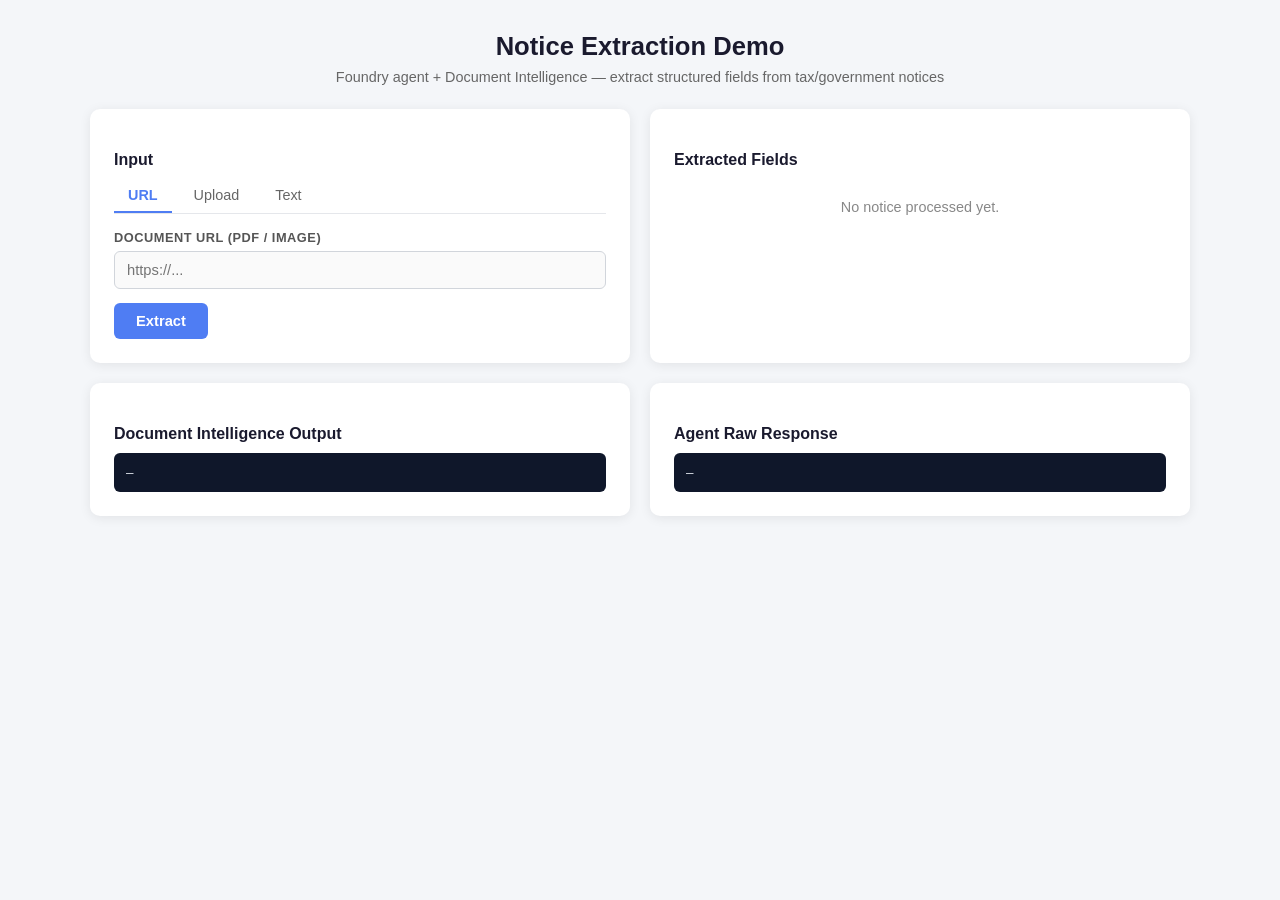
==== src/agentdi/wwwroot/index.html @ 5486c03d "Add Foundry + Document Intelligence bicep and .NET 10 notice-extraction agent Agent-Logs-Url: https:" ====
<!DOCTYPE html>
<html lang="en">
<head>
    <meta charset="UTF-8" />
    <meta name="viewport" content="width=device-width, initial-scale=1.0" />
    <title>Notice Extraction Demo</title>
    <style>
        * { box-sizing: border-box; margin: 0; padding: 0; }
        body {
            font-family: -apple-system, BlinkMacSystemFont, 'Segoe UI', sans-serif;
            background: #f4f6f9; color: #333; min-height: 100vh;
            display: flex; flex-direction: column; align-items: center; padding: 32px 16px;
        }
        h1 { font-size: 1.6rem; font-weight: 600; margin-bottom: 8px; color: #1a1a2e; }
        h2 { font-size: 1rem; font-weight: 600; margin: 18px 0 10px; color: #1a1a2e; }
        .subtitle { color: #666; font-size: 0.9rem; margin-bottom: 24px; }
        .grid { display: grid; grid-template-columns: 1fr 1fr; gap: 20px; width: 100%; max-width: 1100px; }
        .card {
            background: #fff; border-radius: 10px; box-shadow: 0 2px 12px rgba(0,0,0,0.08);
            padding: 24px;
        }
        label { display: block; font-size: 0.8rem; font-weight: 600; margin-bottom: 6px; color: #555; text-transform: uppercase; letter-spacing: 0.04em; }
        input[type=text], textarea, select {
            width: 100%; border: 1px solid #d1d5db; border-radius: 6px; padding: 10px 12px;
            font-size: 0.92rem; color: #333; background: #fafafa; outline: none; font-family: inherit;
        }
        textarea { resize: vertical; min-height: 140px; font-family: ui-monospace, Menlo, Consolas, monospace; font-size: 0.82rem; }
        input[type=text]:focus, textarea:focus, select:focus { border-color: #4f7df3; background: #fff; }
        .row { margin-bottom: 14px; }
        .tabs { display: flex; gap: 8px; margin-bottom: 16px; border-bottom: 1px solid #e5e7eb; }
        .tab { padding: 8px 14px; cursor: pointer; font-size: 0.9rem; color: #666; border-bottom: 2px solid transparent; }
        .tab.active { color: #4f7df3; border-bottom-color: #4f7df3; font-weight: 600; }
        .pane { display: none; }
        .pane.active { display: block; }
        button {
            background: #4f7df3; color: #fff; border: none; border-radius: 6px;
            padding: 10px 22px; font-size: 0.92rem; font-weight: 600; cursor: pointer;
        }
        button:hover:not(:disabled) { background: #3a65d6; }
        button:disabled { background: #a5b4fc; cursor: not-allowed; }
        .field-grid { display: grid; grid-template-columns: 160px 1fr; gap: 8px 14px; font-size: 0.9rem; }
        .field-grid .k { color: #666; font-weight: 600; }
        .field-grid .v { color: #1a1a2e; word-break: break-word; }
        .badge { display: inline-block; padding: 2px 10px; border-radius: 999px; font-size: 0.75rem; font-weight: 600; }
        .badge.high { background: #fee2e2; color: #b91c1c; }
        .badge.medium { background: #fef3c7; color: #92400e; }
        .badge.low { background: #dcfce7; color: #166534; }
        .badge.action { background: #dbeafe; color: #1e40af; }
        .badge.info { background: #f1f5f9; color: #475569; }
        pre { background: #0f172a; color: #e2e8f0; padding: 12px; border-radius: 6px; font-size: 0.78rem; overflow: auto; max-height: 280px; }
        .empty { color: #888; font-size: 0.9rem; padding: 20px; text-align: center; }
        .summary { background: #f8fafc; border-left: 3px solid #4f7df3; padding: 12px 14px; border-radius: 4px; margin-top: 12px; font-size: 0.92rem; line-height: 1.55; }
        .error { color: #dc2626; }
        .spinner { display: inline-block; width: 14px; height: 14px; border: 2px solid rgba(255,255,255,0.5); border-top-color: #fff; border-radius: 50%; animation: spin 0.7s linear infinite; margin-right: 8px; vertical-align: middle; }
        @keyframes spin { to { transform: rotate(360deg); } }
    </style>
</head>
<body>
    <h1>Notice Extraction Demo</h1>
    <div class="subtitle">Foundry agent + Document Intelligence — extract structured fields from tax/government notices</div>

    <div class="grid">
        <div class="card">
            <h2>Input</h2>
            <div class="tabs">
                <div class="tab active" data-tab="url">URL</div>
                <div class="tab" data-tab="upload">Upload</div>
                <div class="tab" data-tab="text">Text</div>
            </div>

            <div class="pane active" id="pane-url">
                <div class="row">
                    <label>Document URL (PDF / image)</label>
                    <input type="text" id="url-input" placeholder="https://..." />
                </div>
                <button id="btn-url" onclick="submitUrl()">Extract</button>
            </div>

            <div class="pane" id="pane-upload">
                <div class="row">
                    <label>Upload notice file</label>
                    <input type="file" id="file-input" accept=".pdf,.png,.jpg,.jpeg,.tif,.tiff,.bmp" />
                </div>
                <button id="btn-upload" onclick="submitUpload()">Extract</button>
            </div>

            <div class="pane" id="pane-text">
                <div class="row">
                    <label>Paste notice text</label>
                    <textarea id="text-input" placeholder="Paste raw notice text here..."></textarea>
                </div>
                <button id="btn-text" onclick="submitText()">Extract</button>
            </div>
        </div>

        <div class="card">
            <h2>Extracted Fields</h2>
            <div id="result-area">
                <div class="empty">No notice processed yet.</div>
            </div>
        </div>
    </div>

    <div class="grid" style="margin-top: 20px;">
        <div class="card">
            <h2>Document Intelligence Output</h2>
            <pre id="raw-text">—</pre>
        </div>
        <div class="card">
            <h2>Agent Raw Response</h2>
            <pre id="raw-response">—</pre>
        </div>
    </div>

    <script>
        document.querySelectorAll('.tab').forEach(t => t.addEventListener('click', () => {
            document.querySelectorAll('.tab').forEach(x => x.classList.remove('active'));
            document.querySelectorAll('.pane').forEach(x => x.classList.remove('active'));
            t.classList.add('active');
            document.getElementById('pane-' + t.dataset.tab).classList.add('active');
        }));

        function setLoading(btnId, loading) {
            const b = document.getElementById(btnId);
            b.disabled = loading;
            b.innerHTML = loading ? '<span class="spinner"></span>Extracting...' : 'Extract';
        }

        async function submitUrl() {
            const url = document.getElementById('url-input').value.trim();
            if (!url) return;
            setLoading('btn-url', true);
            await postJson('/notice/url', { url });
            setLoading('btn-url', false);
        }

        async function submitText() {
            const text = document.getElementById('text-input').value.trim();
            if (!text) return;
            setLoading('btn-text', true);
            await postJson('/notice/text', { text });
            setLoading('btn-text', false);
        }

        async function submitUpload() {
            const f = document.getElementById('file-input').files[0];
            if (!f) return;
            setLoading('btn-upload', true);
            const fd = new FormData();
            fd.append('file', f);
            try {
                const res = await fetch('/notice/upload', { method: 'POST', body: fd });
                const data = await res.json();
                if (!res.ok) throw new Error(data.error || `HTTP ${res.status}`);
                render(data);
            } catch (err) {
                renderError(err.message);
            }
            setLoading('btn-upload', false);
        }

        async function postJson(path, body) {
            try {
                const res = await fetch(path, {
                    method: 'POST',
                    headers: { 'Content-Type': 'application/json' },
                    body: JSON.stringify(body)
                });
                const data = await res.json();
                if (!res.ok) throw new Error(data.error || `HTTP ${res.status}`);
                render(data);
            } catch (err) {
                renderError(err.message);
            }
        }

        function renderError(msg) {
            document.getElementById('result-area').innerHTML = `<div class="empty error">Error: ${msg}</div>`;
            document.getElementById('raw-text').textContent = '—';
            document.getElementById('raw-response').textContent = '—';
        }

        function render(data) {
            document.getElementById('raw-text').textContent = data.extractedText ?? '—';
            document.getElementById('raw-response').textContent = data.response ?? '—';

            const parsed = tryParseJson(data.response);
            if (!parsed) {
                document.getElementById('result-area').innerHTML = `<div class="empty">Agent did not return structured JSON.</div>`;
                return;
            }

            const urgency = (parsed.urgency || '').toLowerCase();
            const urgencyBadge = ['high','medium','low'].includes(urgency)
                ? `<span class="badge ${urgency}">${urgency.toUpperCase()}</span>` : '—';
            const actionBadge = parsed.actionRequired
                ? `<span class="badge action">ACTION REQUIRED</span>`
                : `<span class="badge info">INFORMATIONAL</span>`;

            const amount = parsed.amountDue != null
                ? `${parsed.amountDue}${parsed.currency ? ' ' + parsed.currency : ''}`
                : '—';

            document.getElementById('result-area').innerHTML = `
                <div class="field-grid">
                    <div class="k">Entity</div><div class="v">${esc(parsed.entityName)}</div>
                    <div class="k">Jurisdiction</div><div class="v">${esc(parsed.jurisdiction)}</div>
                    <div class="k">Notice Date</div><div class="v">${esc(parsed.noticeDate)}</div>
                    <div class="k">Due Date</div><div class="v">${esc(parsed.dueDate)}</div>
                    <div class="k">Amount Due</div><div class="v">${esc(amount)}</div>
                    <div class="k">Tax Type</div><div class="v">${esc(parsed.taxType)}</div>
                    <div class="k">Status</div><div class="v">${actionBadge} ${urgencyBadge}</div>
                </div>
                ${parsed.summary ? `<div class="summary">${esc(parsed.summary)}</div>` : ''}
            `;
        }

        function tryParseJson(s) {
            if (!s) return null;
            const m = s.match(/\{[\s\S]*\}/);
            if (!m) return null;
            try { return JSON.parse(m[0]); } catch { return null; }
        }

        function esc(v) {
            if (v == null || v === '') return '—';
            return String(v).replace(/[&<>"']/g, c => ({ '&':'&amp;','<':'&lt;','>':'&gt;','"':'&quot;',"'":'&#39;' }[c]));
        }
    </script>
</body>
</html>
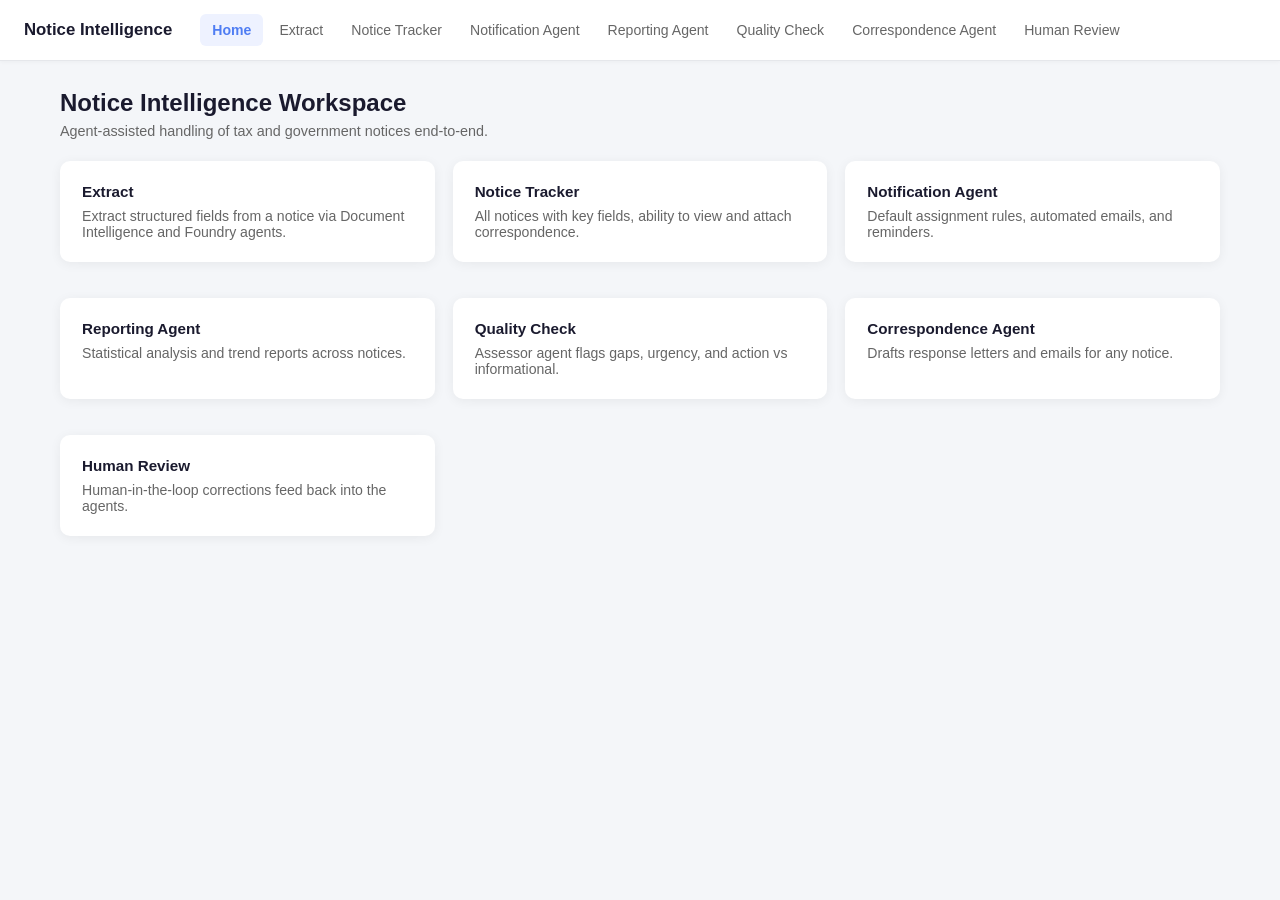
==== commit 661b68ec: "Merge src/app into src/agentdi wwwroot, add Extract page calling backend APIs Agent-Logs-Url: https:" ====
--- a/src/agentdi/wwwroot/index.html
+++ b/src/agentdi/wwwroot/index.html
@@ -1,231 +1,49 @@
 <!DOCTYPE html>
 <html lang="en">
 <head>
-    <meta charset="UTF-8" />
-    <meta name="viewport" content="width=device-width, initial-scale=1.0" />
-    <title>Notice Extraction Demo</title>
-    <style>
-        * { box-sizing: border-box; margin: 0; padding: 0; }
-        body {
-            font-family: -apple-system, BlinkMacSystemFont, 'Segoe UI', sans-serif;
-            background: #f4f6f9; color: #333; min-height: 100vh;
-            display: flex; flex-direction: column; align-items: center; padding: 32px 16px;
-        }
-        h1 { font-size: 1.6rem; font-weight: 600; margin-bottom: 8px; color: #1a1a2e; }
-        h2 { font-size: 1rem; font-weight: 600; margin: 18px 0 10px; color: #1a1a2e; }
-        .subtitle { color: #666; font-size: 0.9rem; margin-bottom: 24px; }
-        .grid { display: grid; grid-template-columns: 1fr 1fr; gap: 20px; width: 100%; max-width: 1100px; }
-        .card {
-            background: #fff; border-radius: 10px; box-shadow: 0 2px 12px rgba(0,0,0,0.08);
-            padding: 24px;
-        }
-        label { display: block; font-size: 0.8rem; font-weight: 600; margin-bottom: 6px; color: #555; text-transform: uppercase; letter-spacing: 0.04em; }
-        input[type=text], textarea, select {
-            width: 100%; border: 1px solid #d1d5db; border-radius: 6px; padding: 10px 12px;
-            font-size: 0.92rem; color: #333; background: #fafafa; outline: none; font-family: inherit;
-        }
-        textarea { resize: vertical; min-height: 140px; font-family: ui-monospace, Menlo, Consolas, monospace; font-size: 0.82rem; }
-        input[type=text]:focus, textarea:focus, select:focus { border-color: #4f7df3; background: #fff; }
-        .row { margin-bottom: 14px; }
-        .tabs { display: flex; gap: 8px; margin-bottom: 16px; border-bottom: 1px solid #e5e7eb; }
-        .tab { padding: 8px 14px; cursor: pointer; font-size: 0.9rem; color: #666; border-bottom: 2px solid transparent; }
-        .tab.active { color: #4f7df3; border-bottom-color: #4f7df3; font-weight: 600; }
-        .pane { display: none; }
-        .pane.active { display: block; }
-        button {
-            background: #4f7df3; color: #fff; border: none; border-radius: 6px;
-            padding: 10px 22px; font-size: 0.92rem; font-weight: 600; cursor: pointer;
-        }
-        button:hover:not(:disabled) { background: #3a65d6; }
-        button:disabled { background: #a5b4fc; cursor: not-allowed; }
-        .field-grid { display: grid; grid-template-columns: 160px 1fr; gap: 8px 14px; font-size: 0.9rem; }
-        .field-grid .k { color: #666; font-weight: 600; }
-        .field-grid .v { color: #1a1a2e; word-break: break-word; }
-        .badge { display: inline-block; padding: 2px 10px; border-radius: 999px; font-size: 0.75rem; font-weight: 600; }
-        .badge.high { background: #fee2e2; color: #b91c1c; }
-        .badge.medium { background: #fef3c7; color: #92400e; }
-        .badge.low { background: #dcfce7; color: #166534; }
-        .badge.action { background: #dbeafe; color: #1e40af; }
-        .badge.info { background: #f1f5f9; color: #475569; }
-        pre { background: #0f172a; color: #e2e8f0; padding: 12px; border-radius: 6px; font-size: 0.78rem; overflow: auto; max-height: 280px; }
-        .empty { color: #888; font-size: 0.9rem; padding: 20px; text-align: center; }
-        .summary { background: #f8fafc; border-left: 3px solid #4f7df3; padding: 12px 14px; border-radius: 4px; margin-top: 12px; font-size: 0.92rem; line-height: 1.55; }
-        .error { color: #dc2626; }
-        .spinner { display: inline-block; width: 14px; height: 14px; border: 2px solid rgba(255,255,255,0.5); border-top-color: #fff; border-radius: 50%; animation: spin 0.7s linear infinite; margin-right: 8px; vertical-align: middle; }
-        @keyframes spin { to { transform: rotate(360deg); } }
-    </style>
+  <meta charset="UTF-8" />
+  <meta name="viewport" content="width=device-width, initial-scale=1.0" />
+  <title>Notice Intelligence</title>
+  <link rel="stylesheet" href="assets/styles.css" />
 </head>
 <body>
-    <h1>Notice Extraction Demo</h1>
-    <div class="subtitle">Foundry agent + Document Intelligence — extract structured fields from tax/government notices</div>
+  <main>
+    <h1>Notice Intelligence Workspace</h1>
+    <div class="subtitle">Agent-assisted handling of tax and government notices end-to-end.</div>
 
-    <div class="grid">
-        <div class="card">
-            <h2>Input</h2>
-            <div class="tabs">
-                <div class="tab active" data-tab="url">URL</div>
-                <div class="tab" data-tab="upload">Upload</div>
-                <div class="tab" data-tab="text">Text</div>
-            </div>
+    <div class="grid-3">
+      <a class="card" href="pages/extract.html" style="text-decoration:none;color:inherit;">
+        <h3>Extract</h3>
+        <p style="color:var(--muted);font-size:0.88rem;">Extract structured fields from a notice via Document Intelligence and Foundry agents.</p>
+      </a>
+      <a class="card" href="pages/tracker.html" style="text-decoration:none;color:inherit;">
+        <h3>Notice Tracker</h3>
+        <p style="color:var(--muted);font-size:0.88rem;">All notices with key fields, ability to view and attach correspondence.</p>
+      </a>
+      <a class="card" href="pages/notification.html" style="text-decoration:none;color:inherit;">
+        <h3>Notification Agent</h3>
+        <p style="color:var(--muted);font-size:0.88rem;">Default assignment rules, automated emails, and reminders.</p>
+      </a>
+      <a class="card" href="pages/reporting.html" style="text-decoration:none;color:inherit;">
+        <h3>Reporting Agent</h3>
+        <p style="color:var(--muted);font-size:0.88rem;">Statistical analysis and trend reports across notices.</p>
+      </a>
+      <a class="card" href="pages/quality.html" style="text-decoration:none;color:inherit;">
+        <h3>Quality Check</h3>
+        <p style="color:var(--muted);font-size:0.88rem;">Assessor agent flags gaps, urgency, and action vs informational.</p>
+      </a>
+      <a class="card" href="pages/correspondence.html" style="text-decoration:none;color:inherit;">
+        <h3>Correspondence Agent</h3>
+        <p style="color:var(--muted);font-size:0.88rem;">Drafts response letters and emails for any notice.</p>
+      </a>
+      <a class="card" href="pages/review.html" style="text-decoration:none;color:inherit;">
+        <h3>Human Review</h3>
+        <p style="color:var(--muted);font-size:0.88rem;">Human-in-the-loop corrections feed back into the agents.</p>
+      </a>
+    </div>
+  </main>
 
-            <div class="pane active" id="pane-url">
-                <div class="row">
-                    <label>Document URL (PDF / image)</label>
-                    <input type="text" id="url-input" placeholder="https://..." />
-                </div>
-                <button id="btn-url" onclick="submitUrl()">Extract</button>
-            </div>
-
-            <div class="pane" id="pane-upload">
-                <div class="row">
-                    <label>Upload notice file</label>
-                    <input type="file" id="file-input" accept=".pdf,.png,.jpg,.jpeg,.tif,.tiff,.bmp" />
-                </div>
-                <button id="btn-upload" onclick="submitUpload()">Extract</button>
-            </div>
-
-            <div class="pane" id="pane-text">
-                <div class="row">
-                    <label>Paste notice text</label>
-                    <textarea id="text-input" placeholder="Paste raw notice text here..."></textarea>
-                </div>
-                <button id="btn-text" onclick="submitText()">Extract</button>
-            </div>
-        </div>
-
-        <div class="card">
-            <h2>Extracted Fields</h2>
-            <div id="result-area">
-                <div class="empty">No notice processed yet.</div>
-            </div>
-        </div>
-    </div>
-
-    <div class="grid" style="margin-top: 20px;">
-        <div class="card">
-            <h2>Document Intelligence Output</h2>
-            <pre id="raw-text">—</pre>
-        </div>
-        <div class="card">
-            <h2>Agent Raw Response</h2>
-            <pre id="raw-response">—</pre>
-        </div>
-    </div>
-
-    <script>
-        document.querySelectorAll('.tab').forEach(t => t.addEventListener('click', () => {
-            document.querySelectorAll('.tab').forEach(x => x.classList.remove('active'));
-            document.querySelectorAll('.pane').forEach(x => x.classList.remove('active'));
-            t.classList.add('active');
-            document.getElementById('pane-' + t.dataset.tab).classList.add('active');
-        }));
-
-        function setLoading(btnId, loading) {
-            const b = document.getElementById(btnId);
-            b.disabled = loading;
-            b.innerHTML = loading ? '<span class="spinner"></span>Extracting...' : 'Extract';
-        }
-
-        async function submitUrl() {
-            const url = document.getElementById('url-input').value.trim();
-            if (!url) return;
-            setLoading('btn-url', true);
-            await postJson('/notice/url', { url });
-            setLoading('btn-url', false);
-        }
-
-        async function submitText() {
-            const text = document.getElementById('text-input').value.trim();
-            if (!text) return;
-            setLoading('btn-text', true);
-            await postJson('/notice/text', { text });
-            setLoading('btn-text', false);
-        }
-
-        async function submitUpload() {
-            const f = document.getElementById('file-input').files[0];
-            if (!f) return;
-            setLoading('btn-upload', true);
-            const fd = new FormData();
-            fd.append('file', f);
-            try {
-                const res = await fetch('/notice/upload', { method: 'POST', body: fd });
-                const data = await res.json();
-                if (!res.ok) throw new Error(data.error || `HTTP ${res.status}`);
-                render(data);
-            } catch (err) {
-                renderError(err.message);
-            }
-            setLoading('btn-upload', false);
-        }
-
-        async function postJson(path, body) {
-            try {
-                const res = await fetch(path, {
-                    method: 'POST',
-                    headers: { 'Content-Type': 'application/json' },
-                    body: JSON.stringify(body)
-                });
-                const data = await res.json();
-                if (!res.ok) throw new Error(data.error || `HTTP ${res.status}`);
-                render(data);
-            } catch (err) {
-                renderError(err.message);
-            }
-        }
-
-        function renderError(msg) {
-            document.getElementById('result-area').innerHTML = `<div class="empty error">Error: ${msg}</div>`;
-            document.getElementById('raw-text').textContent = '—';
-            document.getElementById('raw-response').textContent = '—';
-        }
-
-        function render(data) {
-            document.getElementById('raw-text').textContent = data.extractedText ?? '—';
-            document.getElementById('raw-response').textContent = data.response ?? '—';
-
-            const parsed = tryParseJson(data.response);
-            if (!parsed) {
-                document.getElementById('result-area').innerHTML = `<div class="empty">Agent did not return structured JSON.</div>`;
-                return;
-            }
-
-            const urgency = (parsed.urgency || '').toLowerCase();
-            const urgencyBadge = ['high','medium','low'].includes(urgency)
-                ? `<span class="badge ${urgency}">${urgency.toUpperCase()}</span>` : '—';
-            const actionBadge = parsed.actionRequired
-                ? `<span class="badge action">ACTION REQUIRED</span>`
-                : `<span class="badge info">INFORMATIONAL</span>`;
-
-            const amount = parsed.amountDue != null
-                ? `${parsed.amountDue}${parsed.currency ? ' ' + parsed.currency : ''}`
-                : '—';
-
-            document.getElementById('result-area').innerHTML = `
-                <div class="field-grid">
-                    <div class="k">Entity</div><div class="v">${esc(parsed.entityName)}</div>
-                    <div class="k">Jurisdiction</div><div class="v">${esc(parsed.jurisdiction)}</div>
-                    <div class="k">Notice Date</div><div class="v">${esc(parsed.noticeDate)}</div>
-                    <div class="k">Due Date</div><div class="v">${esc(parsed.dueDate)}</div>
-                    <div class="k">Amount Due</div><div class="v">${esc(amount)}</div>
-                    <div class="k">Tax Type</div><div class="v">${esc(parsed.taxType)}</div>
-                    <div class="k">Status</div><div class="v">${actionBadge} ${urgencyBadge}</div>
-                </div>
-                ${parsed.summary ? `<div class="summary">${esc(parsed.summary)}</div>` : ''}
-            `;
-        }
-
-        function tryParseJson(s) {
-            if (!s) return null;
-            const m = s.match(/\{[\s\S]*\}/);
-            if (!m) return null;
-            try { return JSON.parse(m[0]); } catch { return null; }
-        }
-
-        function esc(v) {
-            if (v == null || v === '') return '—';
-            return String(v).replace(/[&<>"']/g, c => ({ '&':'&amp;','<':'&lt;','>':'&gt;','"':'&quot;',"'":'&#39;' }[c]));
-        }
-    </script>
+  <script src="assets/app.js"></script>
+  <script>renderHeader('Home');</script>
 </body>
 </html>
--- a/src/agentdi/wwwroot/assets/styles.css
+++ b/src/agentdi/wwwroot/assets/styles.css
@@ -0,0 +1,142 @@
+* { box-sizing: border-box; margin: 0; padding: 0; }
+
+:root {
+  --primary: #4f7df3;
+  --primary-dark: #3a65d6;
+  --bg: #f4f6f9;
+  --card: #ffffff;
+  --text: #1a1a2e;
+  --muted: #666;
+  --border: #e5e7eb;
+  --input-bg: #fafafa;
+}
+
+body {
+  font-family: -apple-system, BlinkMacSystemFont, 'Segoe UI', sans-serif;
+  background: var(--bg);
+  color: #333;
+  min-height: 100vh;
+  display: flex;
+  flex-direction: column;
+}
+
+header {
+  background: var(--card);
+  border-bottom: 1px solid var(--border);
+  padding: 14px 24px;
+  display: flex;
+  align-items: center;
+  gap: 28px;
+  box-shadow: 0 1px 4px rgba(0,0,0,0.04);
+}
+header .brand { font-weight: 700; color: var(--text); font-size: 1.05rem; }
+header nav { display: flex; gap: 4px; flex-wrap: wrap; }
+header nav a {
+  padding: 8px 12px;
+  border-radius: 6px;
+  text-decoration: none;
+  color: var(--muted);
+  font-size: 0.88rem;
+  font-weight: 500;
+}
+header nav a:hover { background: #eef2ff; color: var(--primary); }
+header nav a.active { background: #eef2ff; color: var(--primary); font-weight: 600; }
+
+main {
+  flex: 1;
+  width: 100%;
+  max-width: 1200px;
+  margin: 0 auto;
+  padding: 28px 20px;
+}
+
+h1 { font-size: 1.5rem; font-weight: 600; color: var(--text); margin-bottom: 6px; }
+h2 { font-size: 1rem; font-weight: 600; color: var(--text); margin: 18px 0 10px; }
+h3 { font-size: 0.95rem; font-weight: 600; color: var(--text); margin-bottom: 8px; }
+.subtitle { color: var(--muted); font-size: 0.9rem; margin-bottom: 22px; }
+
+.card {
+  background: var(--card);
+  border-radius: 10px;
+  box-shadow: 0 2px 12px rgba(0,0,0,0.06);
+  padding: 22px;
+  margin-bottom: 18px;
+}
+
+.grid-2 { display: grid; grid-template-columns: 1fr 1fr; gap: 18px; }
+.grid-3 { display: grid; grid-template-columns: repeat(3, 1fr); gap: 18px; }
+@media (max-width: 800px) { .grid-2, .grid-3 { grid-template-columns: 1fr; } }
+
+label { display: block; font-size: 0.78rem; font-weight: 600; margin-bottom: 6px; color: #555; text-transform: uppercase; letter-spacing: 0.04em; }
+input[type=text], input[type=email], input[type=number], input[type=date], textarea, select {
+  width: 100%; border: 1px solid #d1d5db; border-radius: 6px; padding: 9px 11px;
+  font-size: 0.9rem; color: #333; background: var(--input-bg); outline: none; font-family: inherit;
+}
+textarea { resize: vertical; min-height: 110px; }
+input:focus, textarea:focus, select:focus { border-color: var(--primary); background: #fff; }
+.row { margin-bottom: 12px; }
+
+button, .btn {
+  background: var(--primary); color: #fff; border: none; border-radius: 6px;
+  padding: 9px 18px; font-size: 0.9rem; font-weight: 600; cursor: pointer;
+  text-decoration: none; display: inline-block;
+}
+button:hover:not(:disabled), .btn:hover { background: var(--primary-dark); }
+button:disabled { background: #a5b4fc; cursor: not-allowed; }
+.btn-secondary { background: #e5e7eb; color: #333; }
+.btn-secondary:hover { background: #d1d5db; }
+.btn-danger { background: #dc2626; }
+.btn-danger:hover { background: #b91c1c; }
+
+table { width: 100%; border-collapse: collapse; font-size: 0.88rem; }
+th, td { text-align: left; padding: 10px 12px; border-bottom: 1px solid var(--border); }
+th { background: #f8fafc; color: #555; font-weight: 600; text-transform: uppercase; font-size: 0.75rem; letter-spacing: 0.04em; }
+tr:hover td { background: #fafbfd; }
+
+.badge { display: inline-block; padding: 2px 10px; border-radius: 999px; font-size: 0.72rem; font-weight: 600; }
+.badge.high { background: #fee2e2; color: #b91c1c; }
+.badge.medium { background: #fef3c7; color: #92400e; }
+.badge.low { background: #dcfce7; color: #166534; }
+.badge.action { background: #dbeafe; color: #1e40af; }
+.badge.info { background: #f1f5f9; color: #475569; }
+.badge.open { background: #fef3c7; color: #92400e; }
+.badge.closed { background: #dcfce7; color: #166534; }
+.badge.review { background: #ede9fe; color: #6d28d9; }
+
+.stat {
+  background: linear-gradient(135deg, #eef2ff, #f8fafc);
+  border-radius: 8px; padding: 18px; text-align: center;
+}
+.stat .num { font-size: 1.8rem; font-weight: 700; color: var(--primary); }
+.stat .lbl { font-size: 0.82rem; color: var(--muted); margin-top: 4px; }
+
+.empty { color: #888; font-size: 0.9rem; padding: 28px; text-align: center; }
+.summary { background: #f8fafc; border-left: 3px solid var(--primary); padding: 12px 14px; border-radius: 4px; margin-top: 12px; font-size: 0.9rem; line-height: 1.55; }
+
+pre { background: #0f172a; color: #e2e8f0; padding: 12px; border-radius: 6px; font-size: 0.78rem; overflow: auto; max-height: 280px; white-space: pre-wrap; }
+
+.toolbar { display: flex; gap: 10px; align-items: center; margin-bottom: 14px; flex-wrap: wrap; }
+.toolbar .spacer { flex: 1; }
+
+.flex { display: flex; gap: 10px; align-items: center; }
+.flex-col { display: flex; flex-direction: column; gap: 8px; }
+
+.bar-chart { display: flex; align-items: flex-end; gap: 12px; height: 180px; padding: 10px 0; border-bottom: 1px solid var(--border); }
+.bar-chart .bar { flex: 1; background: linear-gradient(180deg, var(--primary), #93b4ff); border-radius: 4px 4px 0 0; position: relative; min-height: 4px; }
+.bar-chart .bar::after { content: attr(data-value); position: absolute; top: -18px; left: 50%; transform: translateX(-50%); font-size: 0.72rem; color: var(--muted); }
+.bar-labels { display: flex; gap: 12px; margin-top: 6px; }
+.bar-labels span { flex: 1; text-align: center; font-size: 0.75rem; color: var(--muted); }
+
+.list-item {
+  border: 1px solid var(--border); border-radius: 6px; padding: 12px 14px;
+  margin-bottom: 8px; background: #fff;
+}
+.list-item .meta { font-size: 0.78rem; color: var(--muted); margin-top: 4px; }
+
+.diff-old { background: #fee2e2; padding: 2px 4px; border-radius: 3px; }
+.diff-new { background: #dcfce7; padding: 2px 4px; border-radius: 3px; }
+
+.notice { padding: 10px 14px; border-radius: 6px; margin-bottom: 12px; font-size: 0.88rem; }
+.notice.success { background: #dcfce7; color: #166534; }
+.notice.warn { background: #fef3c7; color: #92400e; }
+.notice.error { background: #fee2e2; color: #b91c1c; }
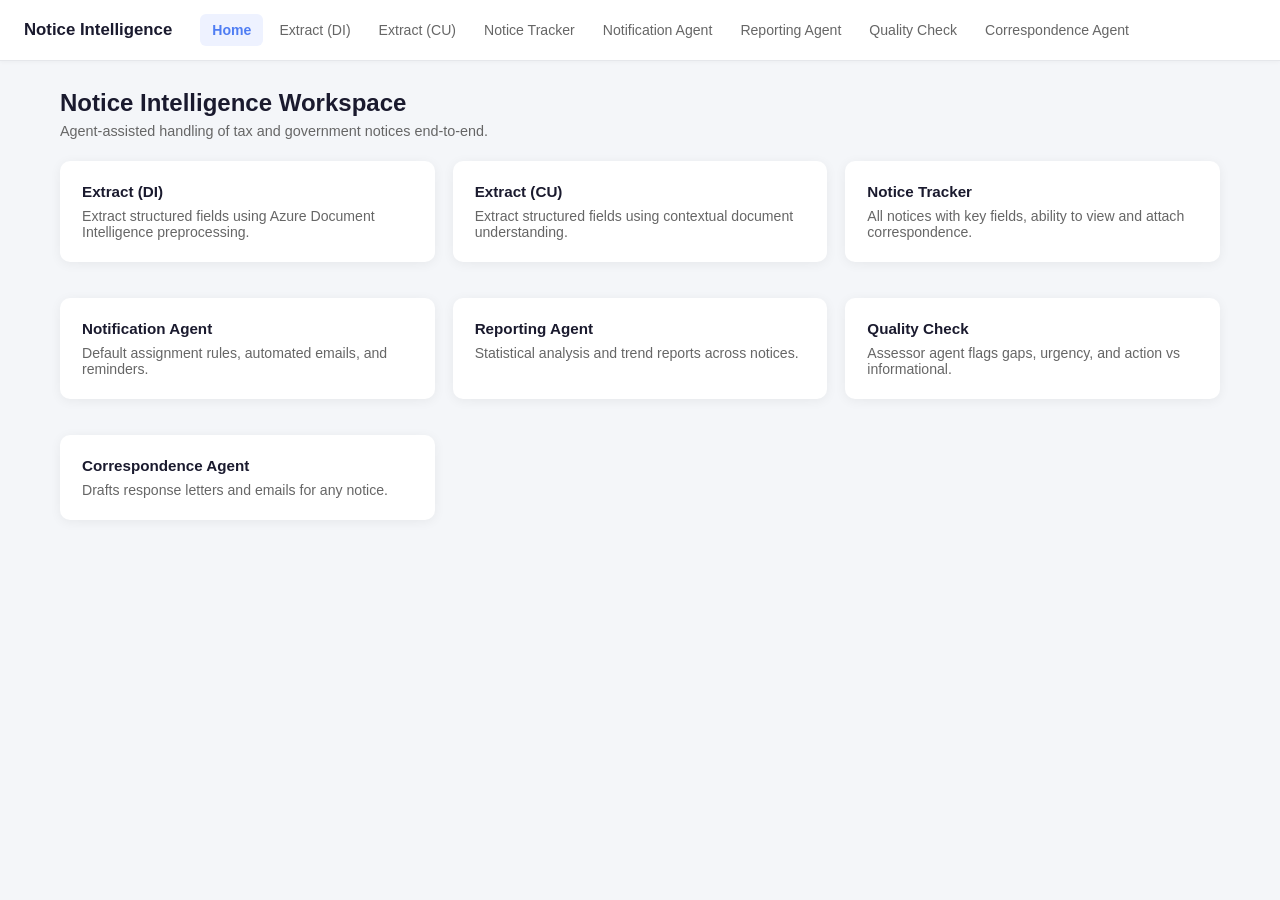
==== commit 77cc1e09: "add Co-authored-by: Copilot <copilot@github.com>" ====
--- a/src/agentdi/wwwroot/index.html
+++ b/src/agentdi/wwwroot/index.html
@@ -12,9 +12,13 @@
     <div class="subtitle">Agent-assisted handling of tax and government notices end-to-end.</div>
 
     <div class="grid-3">
-      <a class="card" href="pages/extract.html" style="text-decoration:none;color:inherit;">
-        <h3>Extract</h3>
-        <p style="color:var(--muted);font-size:0.88rem;">Extract structured fields from a notice via Document Intelligence and Foundry agents.</p>
+      <a class="card" href="pages/extract-di.html" style="text-decoration:none;color:inherit;">
+        <h3>Extract (DI)</h3>
+        <p style="color:var(--muted);font-size:0.88rem;">Extract structured fields using Azure Document Intelligence preprocessing.</p>
+      </a>
+      <a class="card" href="pages/extract-cu.html" style="text-decoration:none;color:inherit;">
+        <h3>Extract (CU)</h3>
+        <p style="color:var(--muted);font-size:0.88rem;">Extract structured fields using contextual document understanding.</p>
       </a>
       <a class="card" href="pages/tracker.html" style="text-decoration:none;color:inherit;">
         <h3>Notice Tracker</h3>
@@ -36,10 +40,6 @@
         <h3>Correspondence Agent</h3>
         <p style="color:var(--muted);font-size:0.88rem;">Drafts response letters and emails for any notice.</p>
       </a>
-      <a class="card" href="pages/review.html" style="text-decoration:none;color:inherit;">
-        <h3>Human Review</h3>
-        <p style="color:var(--muted);font-size:0.88rem;">Human-in-the-loop corrections feed back into the agents.</p>
-      </a>
     </div>
   </main>
 
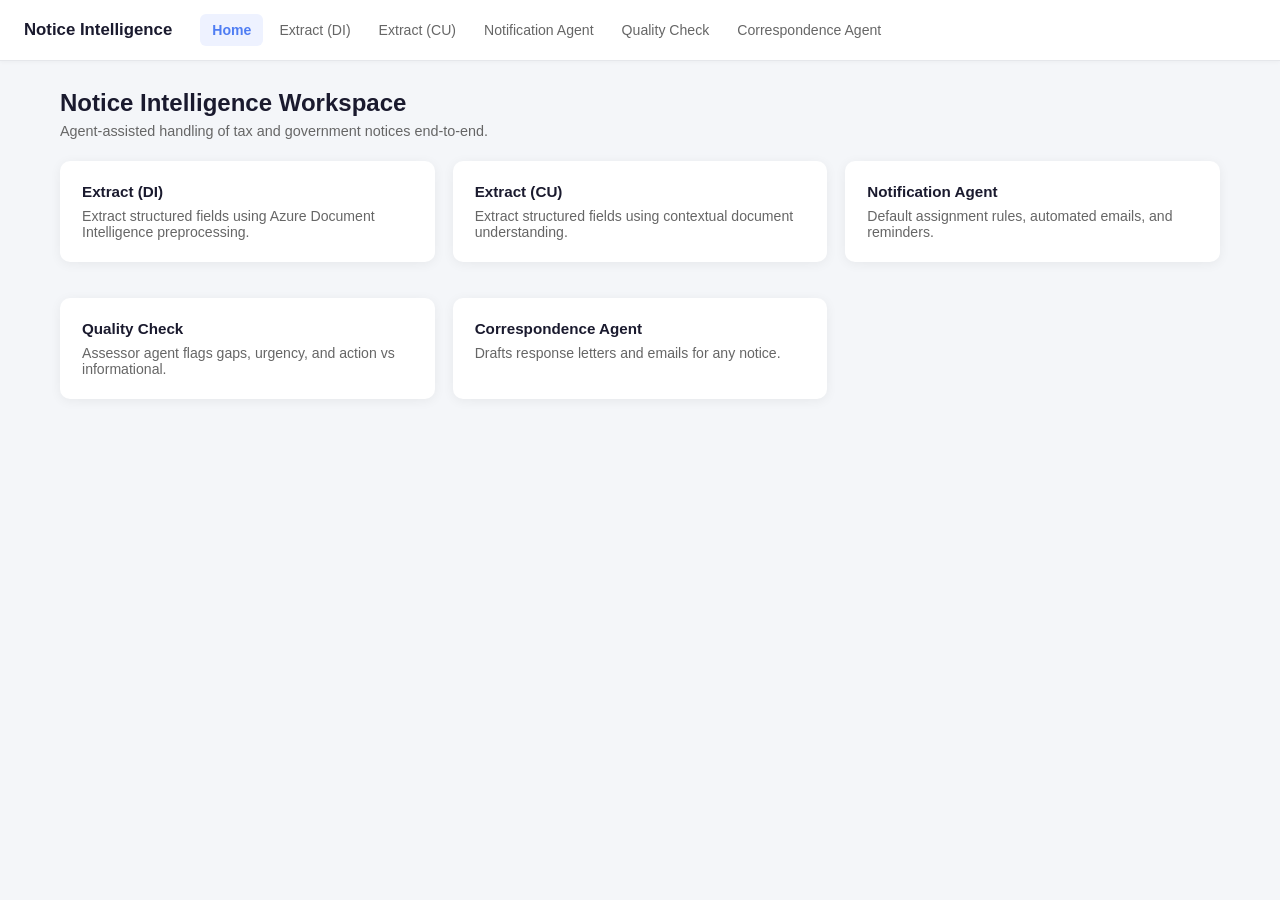
==== commit 943f3005: "Refactor agent and API endpoints for base64 document processing - Removed CtAgTracker class as it is" ====
--- a/src/agentdi/wwwroot/index.html
+++ b/src/agentdi/wwwroot/index.html
@@ -20,17 +20,9 @@
         <h3>Extract (CU)</h3>
         <p style="color:var(--muted);font-size:0.88rem;">Extract structured fields using contextual document understanding.</p>
       </a>
-      <a class="card" href="pages/tracker.html" style="text-decoration:none;color:inherit;">
-        <h3>Notice Tracker</h3>
-        <p style="color:var(--muted);font-size:0.88rem;">All notices with key fields, ability to view and attach correspondence.</p>
-      </a>
       <a class="card" href="pages/notification.html" style="text-decoration:none;color:inherit;">
         <h3>Notification Agent</h3>
         <p style="color:var(--muted);font-size:0.88rem;">Default assignment rules, automated emails, and reminders.</p>
-      </a>
-      <a class="card" href="pages/reporting.html" style="text-decoration:none;color:inherit;">
-        <h3>Reporting Agent</h3>
-        <p style="color:var(--muted);font-size:0.88rem;">Statistical analysis and trend reports across notices.</p>
       </a>
       <a class="card" href="pages/quality.html" style="text-decoration:none;color:inherit;">
         <h3>Quality Check</h3>
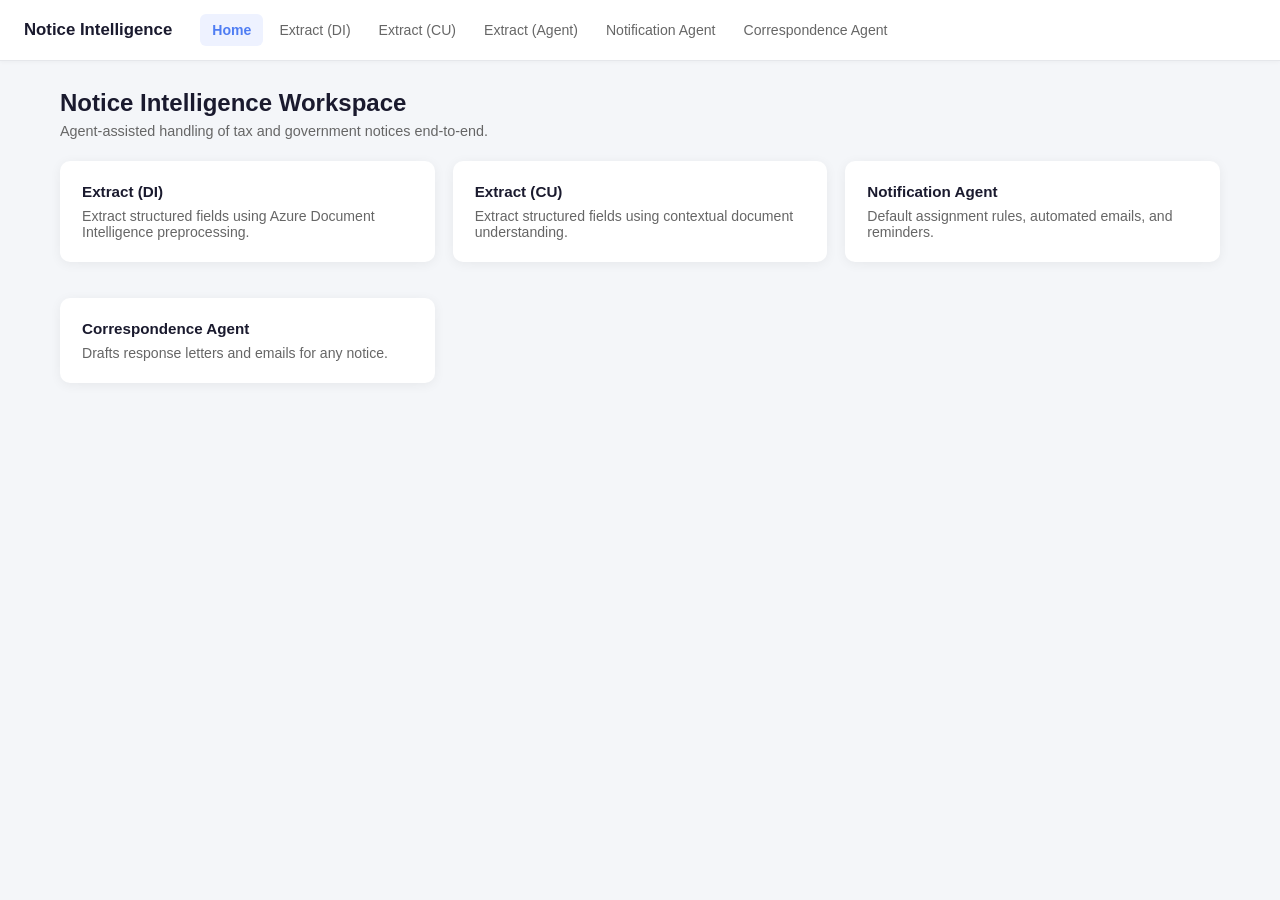
==== commit 5720ae92: "Add sample4.png to the samples directory Co-authored-by: Copilot <copilot@github.com>" ====
--- a/src/agentdi/wwwroot/index.html
+++ b/src/agentdi/wwwroot/index.html
@@ -24,10 +24,6 @@
         <h3>Notification Agent</h3>
         <p style="color:var(--muted);font-size:0.88rem;">Default assignment rules, automated emails, and reminders.</p>
       </a>
-      <a class="card" href="pages/quality.html" style="text-decoration:none;color:inherit;">
-        <h3>Quality Check</h3>
-        <p style="color:var(--muted);font-size:0.88rem;">Assessor agent flags gaps, urgency, and action vs informational.</p>
-      </a>
       <a class="card" href="pages/correspondence.html" style="text-decoration:none;color:inherit;">
         <h3>Correspondence Agent</h3>
         <p style="color:var(--muted);font-size:0.88rem;">Drafts response letters and emails for any notice.</p>
@@ -35,7 +31,7 @@
     </div>
   </main>
 
-  <script src="assets/app.js"></script>
+  <script src="assets/app.js?v=20260506"></script>
   <script>renderHeader('Home');</script>
 </body>
 </html>
--- a/src/agentdi/wwwroot/assets/styles.css
+++ b/src/agentdi/wwwroot/assets/styles.css
@@ -115,6 +115,39 @@
 
 pre { background: #0f172a; color: #e2e8f0; padding: 12px; border-radius: 6px; font-size: 0.78rem; overflow: auto; max-height: 280px; white-space: pre-wrap; }
 
+.tabs { display: flex; gap: 2px; border-bottom: 1px solid var(--border); margin-bottom: 10px; }
+.tabs .tab {
+  background: transparent; color: var(--muted); border: none; border-bottom: 2px solid transparent;
+  padding: 8px 14px; font-size: 0.85rem; font-weight: 600; cursor: pointer; border-radius: 0;
+}
+.tabs .tab:hover:not(:disabled) { background: transparent; color: var(--primary); }
+.tabs .tab.active { color: var(--primary); border-bottom-color: var(--primary); }
+.tab-panel { display: none; }
+.tab-panel.active { display: block; }
+.tab-panel pre { max-height: 640px; }
+
+.output-split { display: grid; grid-template-columns: minmax(0, 1fr) minmax(0, 1fr); gap: 14px; align-items: start; }
+@media (max-width: 900px) { .output-split { grid-template-columns: 1fr; } }
+.output-split .doc-preview { background: #f8fafc; border: 1px solid var(--border); border-radius: 6px; padding: 10px; max-height: 640px; overflow: auto; display: flex; align-items: flex-start; justify-content: center; }
+.output-split .doc-preview img { max-width: 100%; height: auto; border-radius: 4px; background: #fff; }
+.output-split .doc-preview .empty { padding: 40px 12px; }
+.output-split .md-render {
+  background: #fff; border: 1px solid var(--border); border-radius: 6px; padding: 14px 16px;
+  font-size: 0.88rem; line-height: 1.55; color: #1f2937; max-height: 640px; overflow: auto;
+}
+.output-split .md-render h1, .output-split .md-render h2, .output-split .md-render h3 { margin: 12px 0 6px; color: var(--text); }
+.output-split .md-render h1 { font-size: 1.05rem; }
+.output-split .md-render h2 { font-size: 0.98rem; }
+.output-split .md-render h3 { font-size: 0.92rem; }
+.output-split .md-render p { margin: 6px 0; }
+.output-split .md-render ul, .output-split .md-render ol { margin: 6px 0 6px 20px; }
+.output-split .md-render table { width: 100%; border-collapse: collapse; margin: 8px 0; font-size: 0.82rem; }
+.output-split .md-render th, .output-split .md-render td { border: 1px solid var(--border); padding: 6px 8px; text-align: left; }
+.output-split .md-render th { background: #f1f5f9; }
+.output-split .md-render code { background: #f1f5f9; padding: 1px 5px; border-radius: 3px; font-size: 0.82rem; }
+.output-split .md-render pre { background: #0f172a; color: #e2e8f0; max-height: 280px; }
+.output-split pre { margin: 0; max-height: 640px; }
+
 .toolbar { display: flex; gap: 10px; align-items: center; margin-bottom: 14px; flex-wrap: wrap; }
 .toolbar .spacer { flex: 1; }
 
@@ -140,3 +173,65 @@
 .notice.success { background: #dcfce7; color: #166534; }
 .notice.warn { background: #fef3c7; color: #92400e; }
 .notice.error { background: #fee2e2; color: #b91c1c; }
+
+.sample-grid { display: grid; grid-template-columns: repeat(4, 1fr); gap: 12px; }
+@media (max-width: 800px) { .sample-grid { grid-template-columns: repeat(2, 1fr); } }
+.sample-tile { border: 2px solid var(--border); border-radius: 8px; padding: 8px; background: #fafafa; display: flex; flex-direction: column; gap: 8px; }
+.sample-tile.selected { border-color: var(--primary); background: #eef2ff; }
+.sample-tile img { width: 100%; height: 140px; object-fit: cover; object-position: top; border-radius: 4px; cursor: zoom-in; background: #fff; }
+.sample-label { font-size: 0.78rem; color: var(--muted); text-align: center; }
+.sample-actions { display: flex; gap: 6px; }
+.sample-actions button { flex: 1; padding: 5px 8px; font-size: 0.75rem; }
+
+.lightbox { position: fixed; inset: 0; background: rgba(0,0,0,0.85); display: none; align-items: center; justify-content: center; z-index: 1000; padding: 24px; }
+.lightbox.open { display: flex; }
+.lightbox-inner { position: relative; max-width: 95%; max-height: 95%; }
+.lightbox-inner img { max-width: 100%; max-height: 90vh; border-radius: 6px; background: #fff; }
+.lightbox-close { position: absolute; top: -14px; right: -14px; width: 36px; height: 36px; border-radius: 50%; padding: 0; font-size: 1.4rem; line-height: 1; }
+
+.sample-selected { font-size: 0.82rem; color: var(--primary); margin-top: 8px; }
+
+/* Sample Docs popover (also reused by agent instructions popover) */
+.sample-docs-wrapper { position: relative; display: inline-block; margin-left: 8px; }
+.sample-docs-trigger {
+  display: inline-block; cursor: pointer; padding: 6px 10px; border-radius: 6px;
+  background: #eef2ff; color: var(--primary); font-size: 0.82rem; font-weight: 600;
+  border: 1px solid transparent; user-select: none;
+}
+.sample-docs-trigger:hover, .sample-docs-trigger:focus { background: #e0e7ff; outline: none; }
+.sample-docs-popover {
+  position: absolute; top: calc(100% + 6px); left: 0; z-index: 50;
+  background: #fff; border: 1px solid var(--border); border-radius: 8px;
+  box-shadow: 0 8px 24px rgba(0,0,0,0.12); padding: 14px; min-width: 320px;
+  display: none;
+}
+.sample-docs-popover.open { display: block; }
+.sample-docs-title { font-weight: 600; color: var(--text); font-size: 0.92rem; margin-bottom: 4px; }
+.sample-docs-hint { font-size: 0.78rem; color: var(--muted); margin-bottom: 10px; }
+
+/* Agent instructions popover */
+.agent-info-wrapper { position: relative; display: inline-block; margin-left: 10px; vertical-align: middle; }
+.agent-info-trigger {
+  display: inline-flex; align-items: center; gap: 4px; cursor: pointer;
+  padding: 4px 10px; border-radius: 999px; background: #eef2ff; color: var(--primary);
+  font-size: 0.78rem; font-weight: 600; border: 1px solid transparent; user-select: none;
+}
+.agent-info-trigger:hover, .agent-info-trigger:focus { background: #e0e7ff; outline: none; }
+.agent-info-popover {
+  position: absolute; top: calc(100% + 6px); left: 0; z-index: 50;
+  background: #fff; border: 1px solid var(--border); border-radius: 8px;
+  box-shadow: 0 8px 24px rgba(0,0,0,0.12); padding: 14px 16px;
+  width: min(560px, 90vw); max-height: 480px; overflow: auto;
+  display: none;
+}
+.agent-info-popover.open { display: block; }
+.agent-info-title { font-weight: 600; color: var(--text); font-size: 0.92rem; margin-bottom: 4px; }
+.agent-info-hint { font-size: 0.78rem; color: var(--muted); margin-bottom: 10px; }
+.agent-info-block { margin-bottom: 14px; }
+.agent-info-block:last-child { margin-bottom: 0; }
+.agent-info-name { font-size: 0.82rem; font-weight: 600; color: var(--primary); margin-bottom: 4px; font-family: ui-monospace, SFMono-Regular, Menlo, monospace; }
+.agent-info-instructions {
+  background: var(--input-bg); border: 1px solid var(--border); border-radius: 6px;
+  padding: 10px 12px; font-size: 0.82rem; line-height: 1.5; color: #1f2937;
+  white-space: pre-wrap; font-family: ui-monospace, SFMono-Regular, Menlo, monospace;
+}
